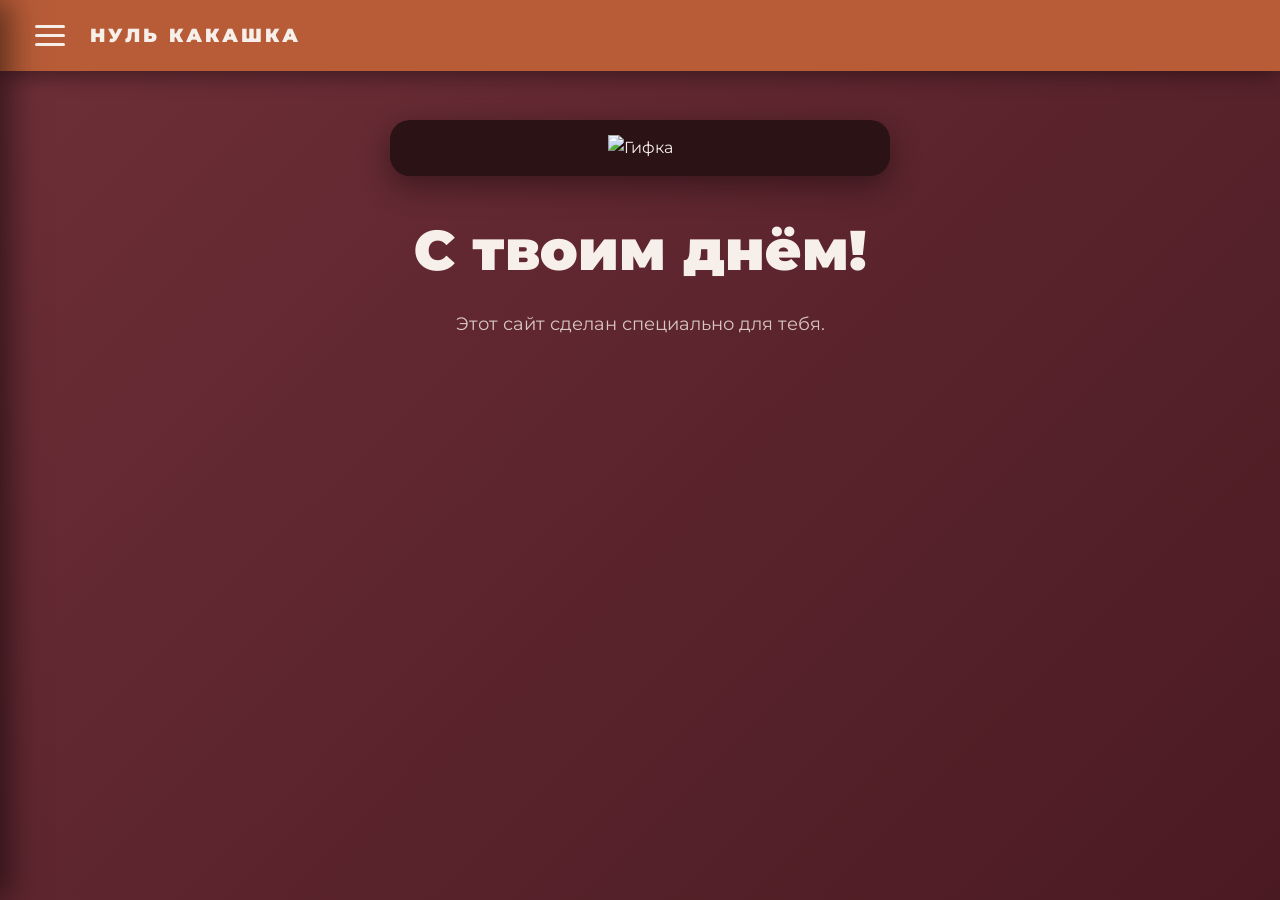
==== index.html @ e4357286 "Update index.html" ====
<!DOCTYPE html>
<html lang="ru">
<head>
    <meta charset="UTF-8">
    <meta name="viewport" content="width=device-width, initial-scale=1.0">
    <title>НУЛЬ КАКАШКА</title>
    <link href="https://fonts.googleapis.com/css2?family=Montserrat:wght@400;600;700;900&display=swap" rel="stylesheet">
    <link rel="stylesheet" href="style.css">
</head>
<body>
    <header class="top-bar">
        <button class="burger" id="burgerBtn"><span></span><span></span><span></span></button>
        <h1 class="site-title">НУЛЬ КАКАШКА</h1>
    </header>

    <nav class="side-menu" id="sideMenu">
        <div class="menu-header"><h2>Меню</h2><button class="close-btn" id="closeBtn">&times;</button></div>
        <ul class="menu-list">
            <li><a href="kordelia.html">Корделия</a></li>
            <li><a href="sanya.html">Саня и Лори</a></li>
            <li><a href="ginger.html">Ginger</a></li>
            <li><a href="disha.html">Диша</a></li>
            <li><a href="vitelka.html">Вителька</a></li>
            <li><a href="probel.html">Пробел</a></li>
            <li><a href="me.html">Лично от меня</a></li>
        </ul>
    </nav>
    <div class="overlay" id="overlay"></div>

    <main class="content">
        <section class="hero">
            <div class="gif-container">
                <img src="images/gif.PNG" alt="Гифка" class="welcome-gif">
            </div>
            <h2 class="hero-title">С твоим днём!</h2>
            <p class="hero-subtitle">Этот сайт сделан специально для тебя.</p>
        </section>
    </main>
    <script src="script.js"></script>
</body>
</html>
---- style.css ----
/* Цвета */
:root {
    /* Теплый вишневый градиент для фона */
    --bg-gradient: linear-gradient(135deg, #6e2f38, #4a1a22); 
    
    /* Твой новый оранжевый для меню и шапки */
    --menu: #B85C38;     
    --menu-hover: #9c4a2b; 
    
    /* Акценты и текст */
    --accent: #f7efe9;   /* Кремовый */
    --yellow: #ffd700;   /* Желтый для лампочек */
    --text: #f7efe9;     /* Основной текст */
    --dark: #2a1215;     /* Темный для корпуса, карточек и кнопок в меню */
}

* {
    margin: 0;
    padding: 0;
    box-sizing: border-box;
}

body {
    font-family: 'Montserrat', sans-serif; 
    background: var(--bg-gradient);
    background-attachment: fixed;
    color: var(--text);
    min-height: 100vh;
    overflow-x: hidden;
    line-height: 1.6;
}

/* Канвас для салюта */
#fireworksCanvas {
    position: fixed;
    top: 0;
    left: 0;
    width: 100%;
    height: 100%;
    pointer-events: none; 
    z-index: 99; 
}

/* Шапка */
.top-bar {
    position: fixed;
    top: 0;
    left: 0;
    width: 100%;
    display: flex;
    align-items: center;
    padding: 20px 30px;
    background-color: var(--menu);
    z-index: 100;
    box-shadow: 0 4px 20px rgba(0,0,0,0.4);
}

.burger {
    background: none;
    border: none;
    cursor: pointer;
    display: flex;
    flex-direction: column;
    gap: 6px;
    padding: 5px;
    margin-right: 20px;
}

.burger span {
    display: block;
    width: 30px;
    height: 3px;
    background-color: var(--text);
    border-radius: 2px;
    transition: 0.3s;
}

.burger:hover span {
    background-color: var(--dark);
}

.site-title {
    font-size: 1.2rem;
    font-weight: 900;
    letter-spacing: 3px;
    text-transform: uppercase;
    /* БЫЛО: color: var(--dark); */
    color: var(--text); /* СТАЛО: кремовый, как полоски */
}

/* Боковое меню */
.side-menu {
    position: fixed;
    top: 0;
    left: -320px;
    width: 320px;
    height: 100%;
    background-color: var(--menu); 
    color: var(--text); 
    z-index: 200;
    transition: left 0.4s cubic-bezier(0.4, 0, 0.2, 1);
    padding: 30px;
    box-shadow: 10px 0 30px rgba(0,0,0,0.5);
}

.side-menu.open {
    left: 0;
}

.menu-header {
    display: flex;
    justify-content: space-between;
    align-items: center;
    margin-bottom: 40px;
    border-bottom: 1px solid rgba(42, 18, 21, 0.3); 
    padding-bottom: 15px;
}

.menu-header h2 {
    font-size: 1.2rem;
    font-weight: 900;
    text-transform: uppercase;
    color: var(--text); /* Сделали кремовым вместо темного */
}

.close-btn {
    background: none;
    border: none;
    color: var(--text); /* Кремовый крестик */
    font-size: 2rem;
    cursor: pointer;
}
.close-btn:hover {
    color: var(--yellow); /* Желтый при наведении */
}

.menu-list {
    list-style: none;
}

.menu-list li {
    margin-bottom: 15px;
}

/* ТУТ САМОЕ ВАЖНОЕ: Кнопки в меню теперь темные */
.menu-list a {
    color: var(--text); /* Кремовый текст */
    text-decoration: none;
    font-size: 1.1rem;
    font-weight: 700;
    transition: 0.3s;
    display: block;
    padding: 12px 20px;
    border-radius: 12px;
    background-color: #4a1a22; /* Темно-вишневый (в тон фона сайта) */
    box-shadow: 0 4px 10px rgba(0,0,0,0.2);
}

.menu-list a:hover {
    background-color: #2a1215; /* Еще темнее при наведении */
    color: var(--yellow); /* Текст становится желтым */
    padding-left: 25px; 
}

.overlay {
    position: fixed;
    top: 0;
    left: 0;
    width: 100%;
    height: 100%;
    background: rgba(0, 0, 0, 0.7);
    z-index: 150;
    opacity: 0;
    pointer-events: none;
    transition: 0.3s;
}

.overlay.active {
    opacity: 1;
    pointer-events: all;
}

/* Контент */
.content {
    padding: 120px 20px 60px;
    max-width: 900px;
    margin: 0 auto;
}

/* Главный блок */
.hero {
    text-align: center;
    margin-bottom: 60px;
}

.gif-container {
    width: 100%;
    max-width: 500px;
    margin: 0 auto 30px;
    background-color: var(--dark);
    border-radius: 20px;
    padding: 15px;
    box-shadow: 0 10px 30px rgba(0,0,0,0.4);
}

.gif-placeholder {
    height: 250px;
    display: flex;
    align-items: center;
    justify-content: center;
    border: 2px dashed rgba(247, 239, 233, 0.2);
    border-radius: 10px;
    color: rgba(247, 239, 233, 0.5);
}

.hero-title {
    font-size: 3.5rem;
    color: var(--text);
    margin-bottom: 15px;
    font-weight: 900;
}

.hero-subtitle {
    font-size: 1.1rem;
    color: var(--text);
    opacity: 0.8;
}

/* Заголовки страниц друзей */
.page-header { text-align: center; margin-bottom: 50px; }
.page-header h2 { font-size: 2.5rem; color: var(--text); margin-bottom: 15px; font-weight: 900; }
.page-header p { font-size: 1.1rem; color: var(--text); opacity: 0.8; }

/* Карточки с фото */
.art-gallery { display: flex; flex-wrap: wrap; justify-content: center; gap: 30px; }
.art-frame {
    background-color: var(--dark);
    border-radius: 20px;
    padding: 15px;
    width: 100%;
    max-width: 400px;
    box-shadow: 0 10px 30px rgba(0, 0, 0, 0.4);
    border: 1px solid rgba(184, 92, 56, 0.3); 
}
.art-frame img { width: 100%; height: auto; border-radius: 12px; display: block; }

/* Кнопка "Назад" */
.back-link { text-align: center; margin-top: 60px; }
.back-link a {
    color: var(--text);
    background-color: var(--menu);
    text-decoration: none;
    font-size: 1rem;
    font-weight: 700;
    text-transform: uppercase;
    padding: 15px 30px;
    border-radius: 30px;
    transition: 0.3s;
    display: inline-block;
}
.back-link a:hover { background-color: var(--menu-hover); }

/* =========================================
   ИГРОВОЙ АВТОМАТ С ЛАМПОЧКАМИ
   ========================================= */
.machine-wrapper {
    display: flex;
    justify-content: center;
    margin-top: 40px;
    position: relative;
}

.slot-machine {
    background: linear-gradient(145deg, #2b1a33, #140a12); 
    border: 4px solid var(--menu);
    border-radius: 40px;
    padding: 25px; 
    width: 100%;
    max-width: 520px;
    box-shadow: 0 25px 50px rgba(0, 0, 0, 0.8), 0 0 40px rgba(184, 92, 56, 0.2);
    position: relative;
}

/* Лампочки */
.bulb {
    position: absolute;
    width: 20px;
    height: 20px;
    background-color: #333;
    border-radius: 50%;
    border: 2px solid #111;
    box-shadow: inset 0 2px 5px rgba(0,0,0,0.8);
    transition: background-color 0.1s, box-shadow 0.1s;
}

.bulb-1 { top: -10px; left: 10%; }
.bulb-2 { top: -10px; left: 30%; }
.bulb-3 { top: -10px; left: 50%; transform: translateX(-50%); }
.bulb-4 { top: -10px; left: 70%; }
.bulb-5 { top: -10px; right: 10%; }
.bulb-6 { bottom: -10px; left: 20%; }
.bulb-7 { bottom: -10px; left: 50%; transform: translateX(-50%); }
.bulb-8 { bottom: -10px; right: 20%; }

.bulb.active {
    background-color: var(--yellow);
    box-shadow: 0 0 20px var(--yellow), 0 0 40px var(--yellow);
    animation: flash 0.2s infinite alternate;
}

@keyframes flash {
    0% { opacity: 0.5; transform: scale(0.9); }
    100% { opacity: 1; transform: scale(1.2); }
}

.machine-body {
    background-color: var(--dark);
    border-radius: 20px;
    padding: 20px;
    border: 2px solid rgba(184, 92, 56, 0.3);
    box-shadow: inset 0 10px 20px rgba(0,0,0,0.8);
}

.machine-title {
    text-align: center;
    color: var(--text);
    font-size: 1.6rem;
    font-weight: 900;
    letter-spacing: 3px;
    margin-bottom: 15px;
}

.screen {
    background-color: #0d0712;
    border: 3px solid var(--menu);
    border-radius: 15px;
    padding: 20px;
    box-shadow: inset 0 0 40px rgba(0,0,0,1);
    margin-bottom: 20px;
}

.slots-container {
    display: flex;
    justify-content: center;
    gap: 10px;
}

.slot {
    width: 90px;
    height: 110px;
    background: linear-gradient(180deg, var(--text), #d1c7c0);
    border-radius: 10px;
    display: flex;
    align-items: center;
    justify-content: center;
    font-size: 3.5rem;
    border: 2px solid var(--menu);
}

.slot.spinning { animation: shake 0.15s infinite; }
@keyframes shake {
    0% { transform: translateY(0); }
    50% { transform: translateY(-8px); }
    100% { transform: translateY(0); }
}

.slot-message {
    font-size: 1.1rem;
    color: var(--text);
    font-weight: 700;
    min-height: 30px;
    text-align: center;
    margin-bottom: 10px;
}

.casino-btn {
    display: block;
    width: 130px;
    height: 130px;
    margin: -30px auto 0;
    background: radial-gradient(circle at 30% 30%, #d97c54, var(--menu), #7a3518);
    color: var(--text);
    border: 4px solid #3d1a0a;
    border-radius: 50%;
    font-size: 1.6rem;
    font-weight: 900;
    cursor: pointer;
    transition: all 0.1s;
    text-transform: uppercase;
    font-family: inherit;
    box-shadow: 0 15px 30px rgba(0,0,0,0.9), inset 0 -5px 15px rgba(0,0,0,0.5);
    position: relative;
    z-index: 10;
}

.casino-btn:active:not(:disabled) {
    transform: scale(0.95) translateY(8px);
    box-shadow: 0 5px 10px rgba(0,0,0,0.9), inset 0 -2px 5px rgba(0,0,0,0.5);
}

@media (max-width: 600px) {
    .hero-title { font-size: 2.5rem; }
    .slot { width: 70px; height: 90px; font-size: 2.5rem; }
    .casino-btn { width: 110px; height: 110px; font-size: 1.3rem; }
}
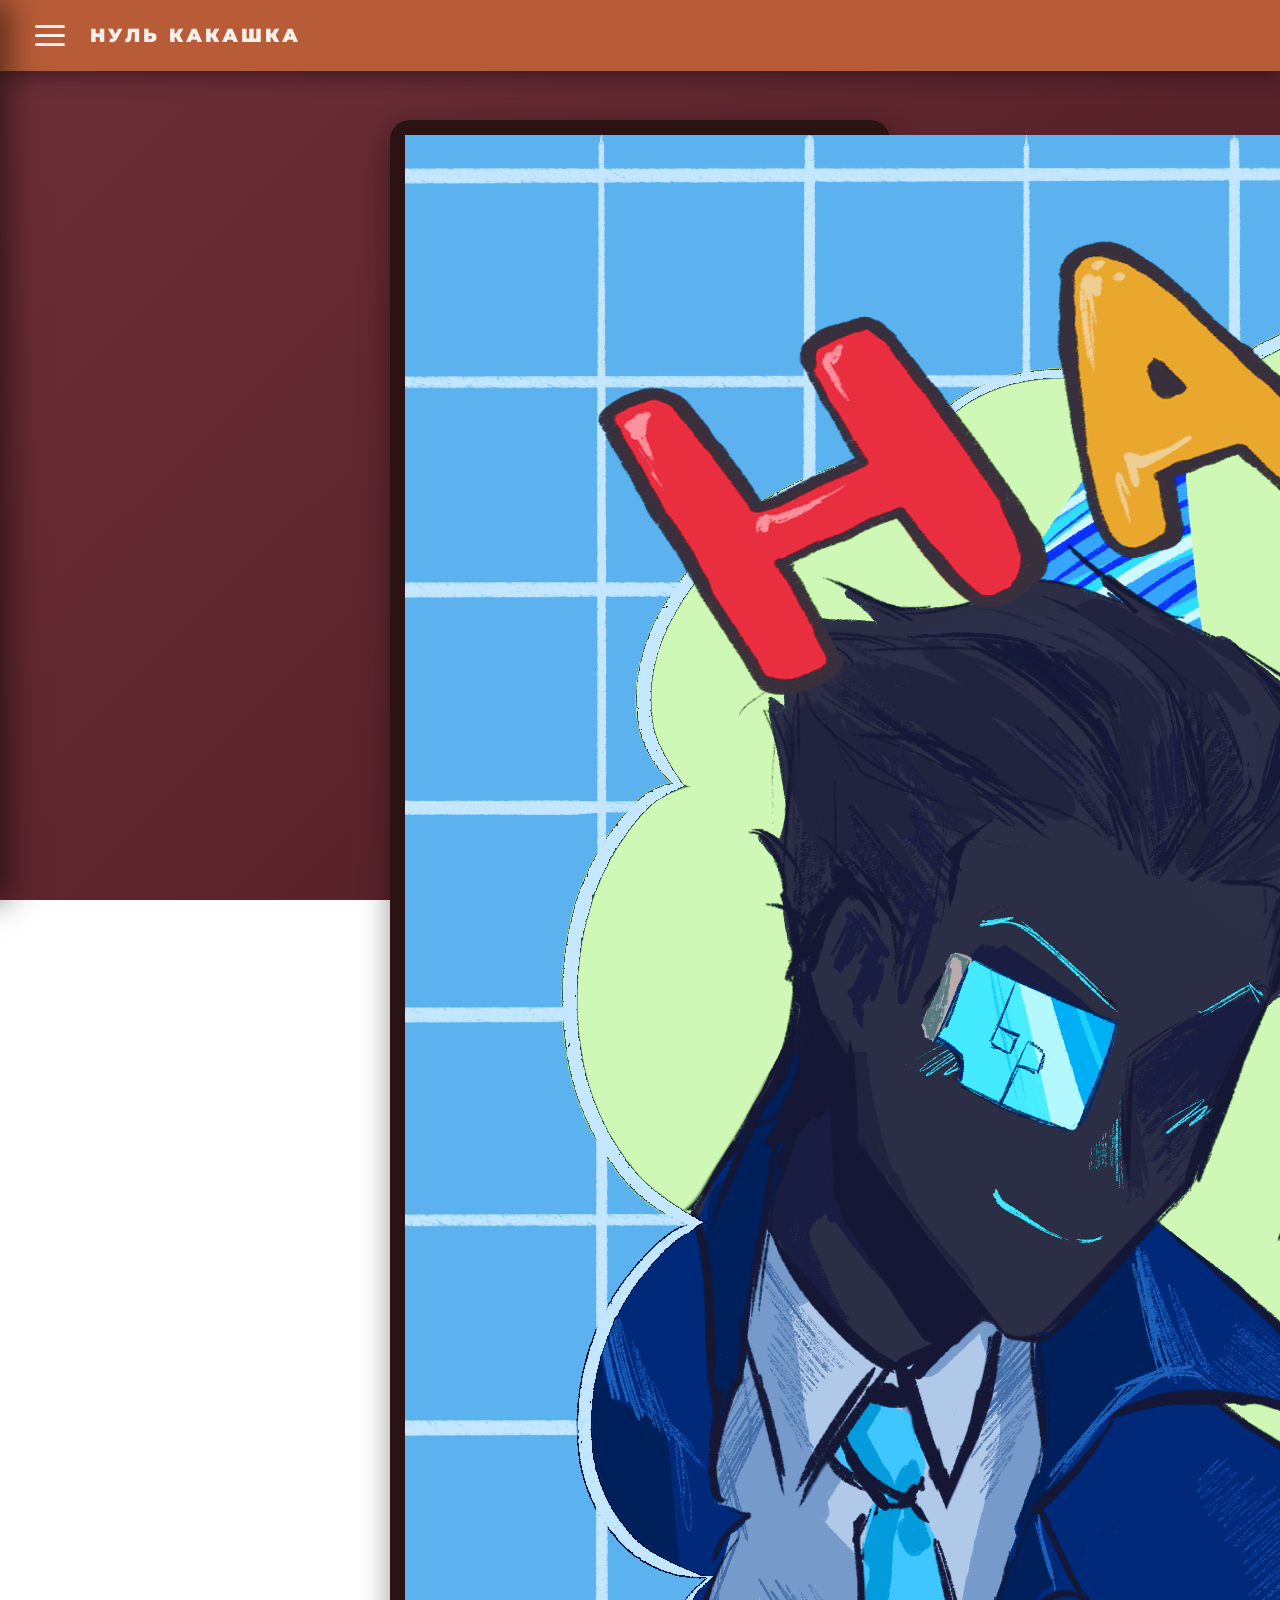
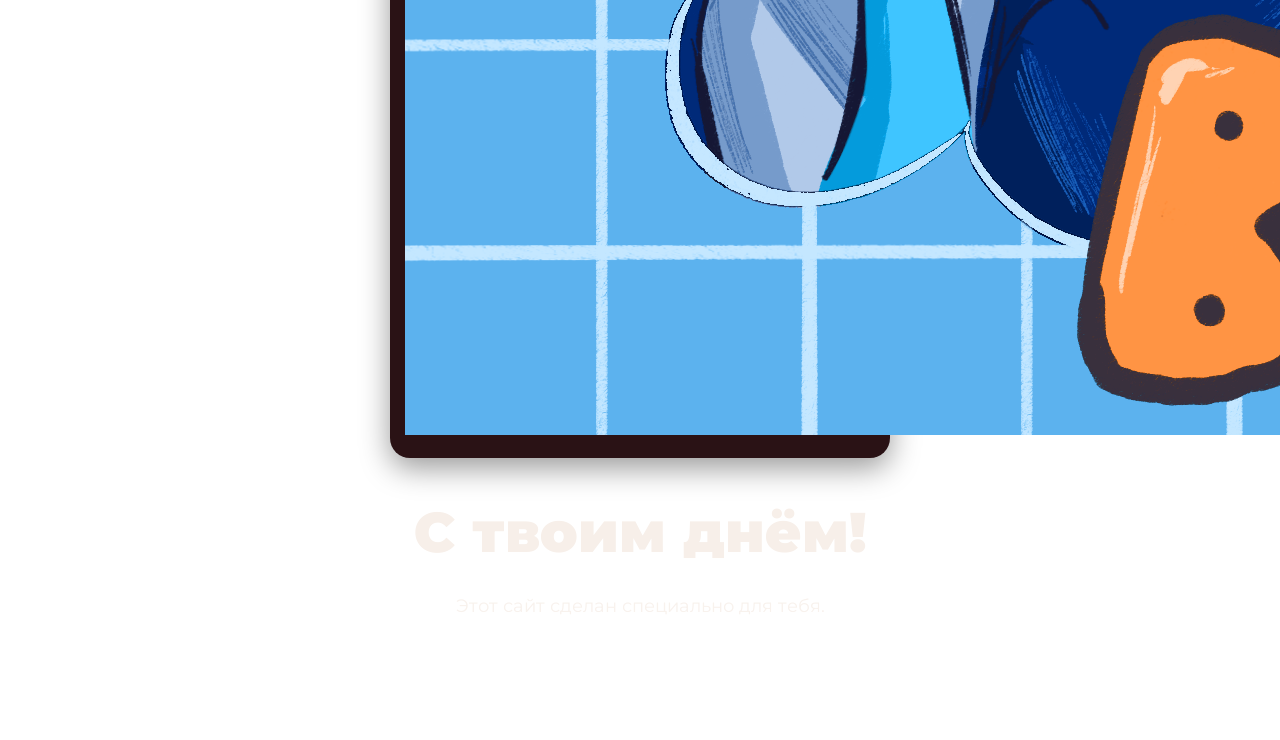
==== commit 0dbe8db1: "Update index.html" ====
--- a/index.html
+++ b/index.html
@@ -30,7 +30,8 @@
     <main class="content">
         <section class="hero">
             <div class="gif-container">
-                <img src="images/gif.PNG" alt="Гифка" class="welcome-gif">
+                <!-- Твоя гифка -->
+                <img src="images/gif.png" alt="Гифка" class="welcome-gif">
             </div>
             <h2 class="hero-title">С твоим днём!</h2>
             <p class="hero-subtitle">Этот сайт сделан специально для тебя.</p>
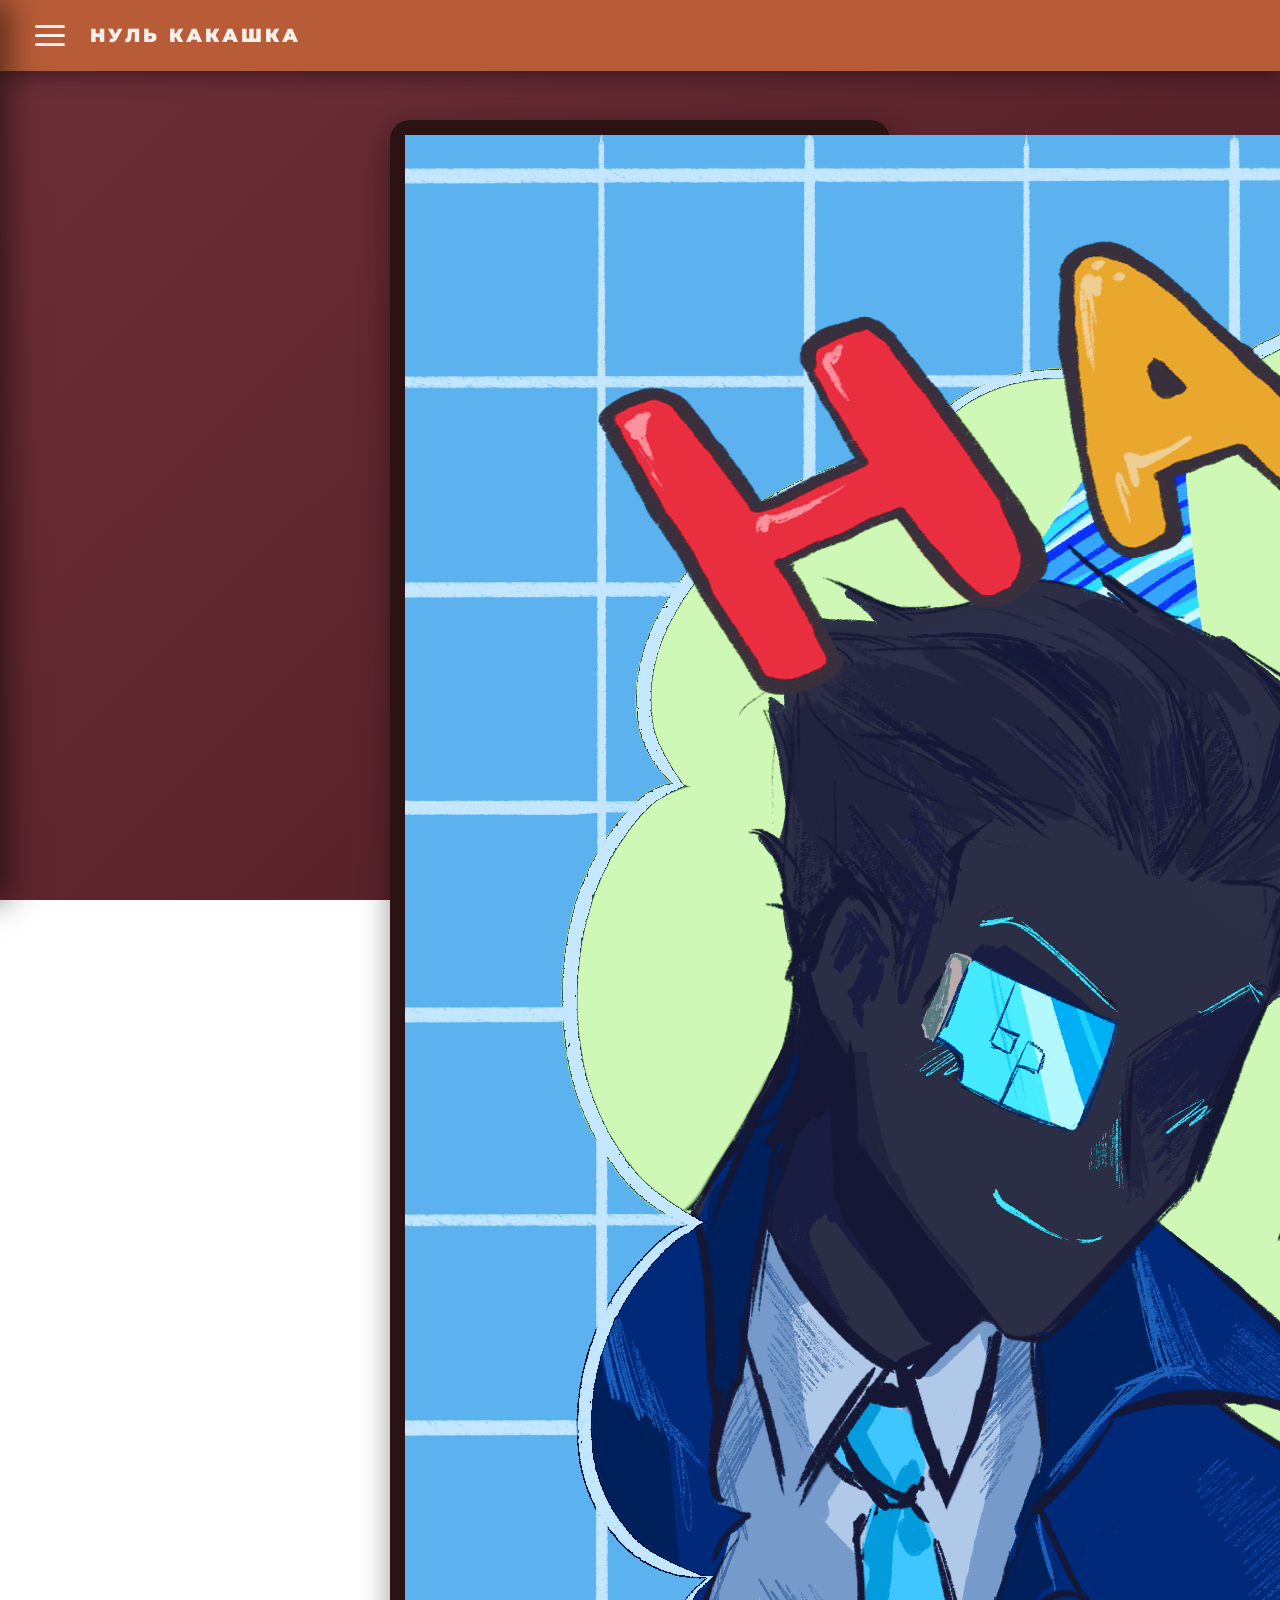
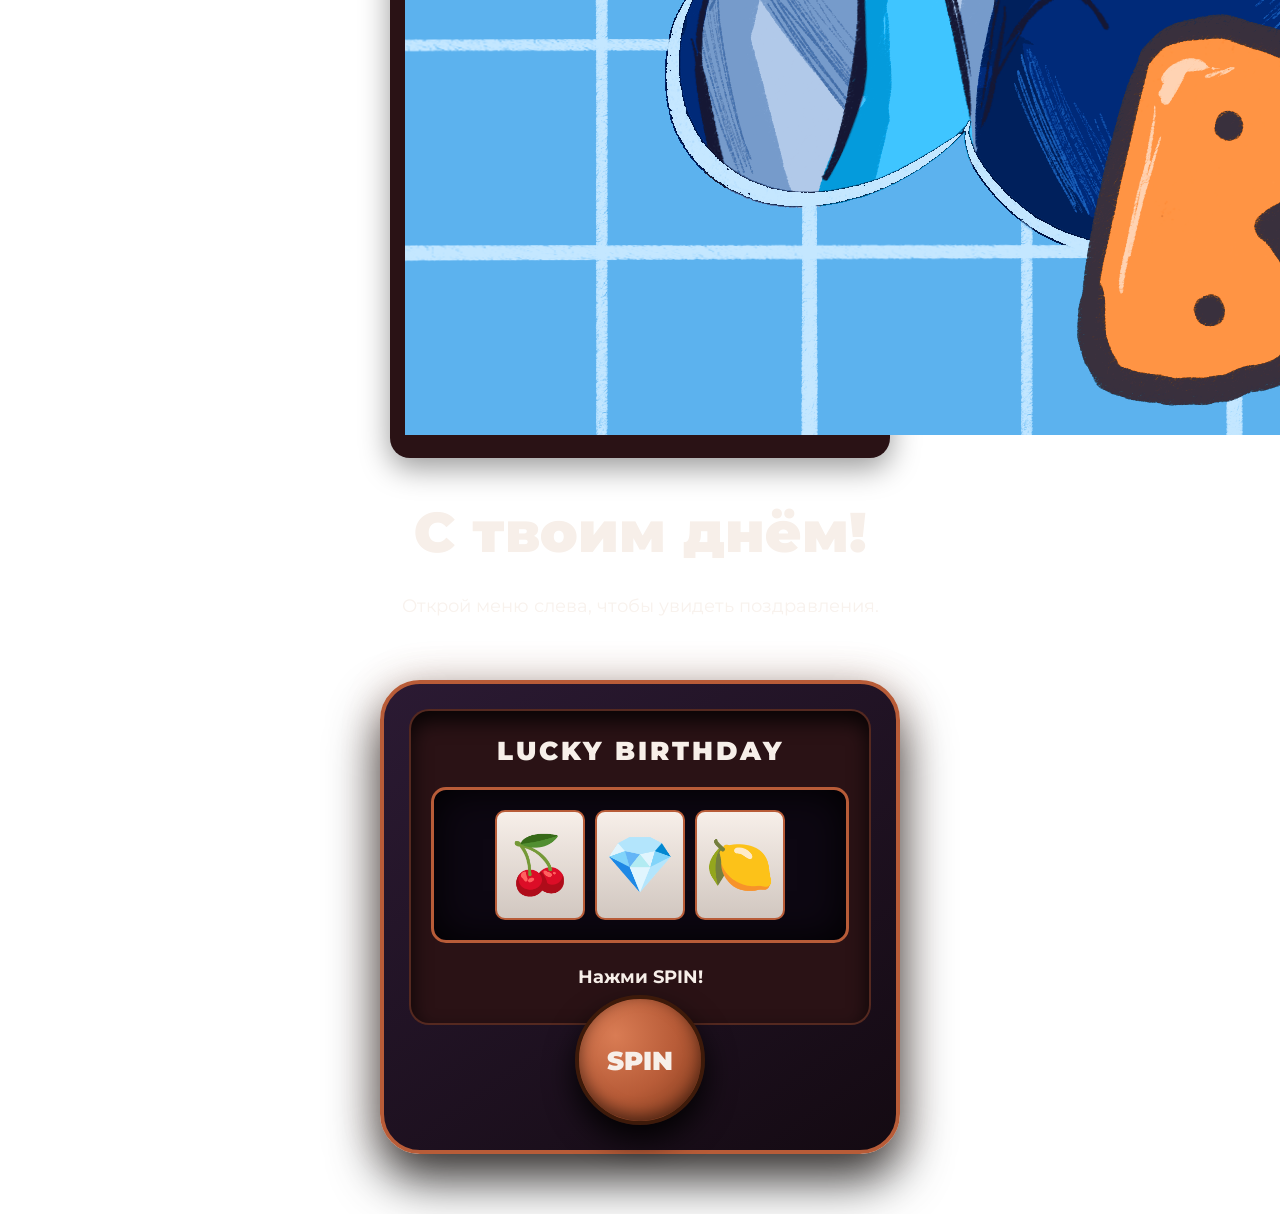
==== commit c41ced00: "Update index.html" ====
--- a/index.html
+++ b/index.html
@@ -30,13 +30,32 @@
     <main class="content">
         <section class="hero">
             <div class="gif-container">
-                <!-- Твоя гифка -->
+                <!-- Гифка -->
                 <img src="images/gif.png" alt="Гифка" class="welcome-gif">
             </div>
             <h2 class="hero-title">С твоим днём!</h2>
-            <p class="hero-subtitle">Этот сайт сделан специально для тебя.</p>
+            <p class="hero-subtitle">Открой меню слева, чтобы увидеть поздравления.</p>
         </section>
+
+        <!-- КАЗИК (СЛОТ-МАШИНА) -->
+        <div class="machine-wrapper">
+            <div class="slot-machine">
+                <div class="machine-body">
+                    <h3 class="machine-title">LUCKY BIRTHDAY</h3>
+                    <div class="screen">
+                        <div class="slots-container">
+                            <div class="slot" id="slot1">🍒</div>
+                            <div class="slot" id="slot2">💎</div>
+                            <div class="slot" id="slot3">🍋</div>
+                        </div>
+                    </div>
+                    <div class="slot-message" id="slot-message">Нажми SPIN!</div>
+                </div>
+                <button id="spin-btn" class="casino-btn">SPIN</button>
+            </div>
+        </div>
     </main>
+
     <script src="script.js"></script>
 </body>
 </html>
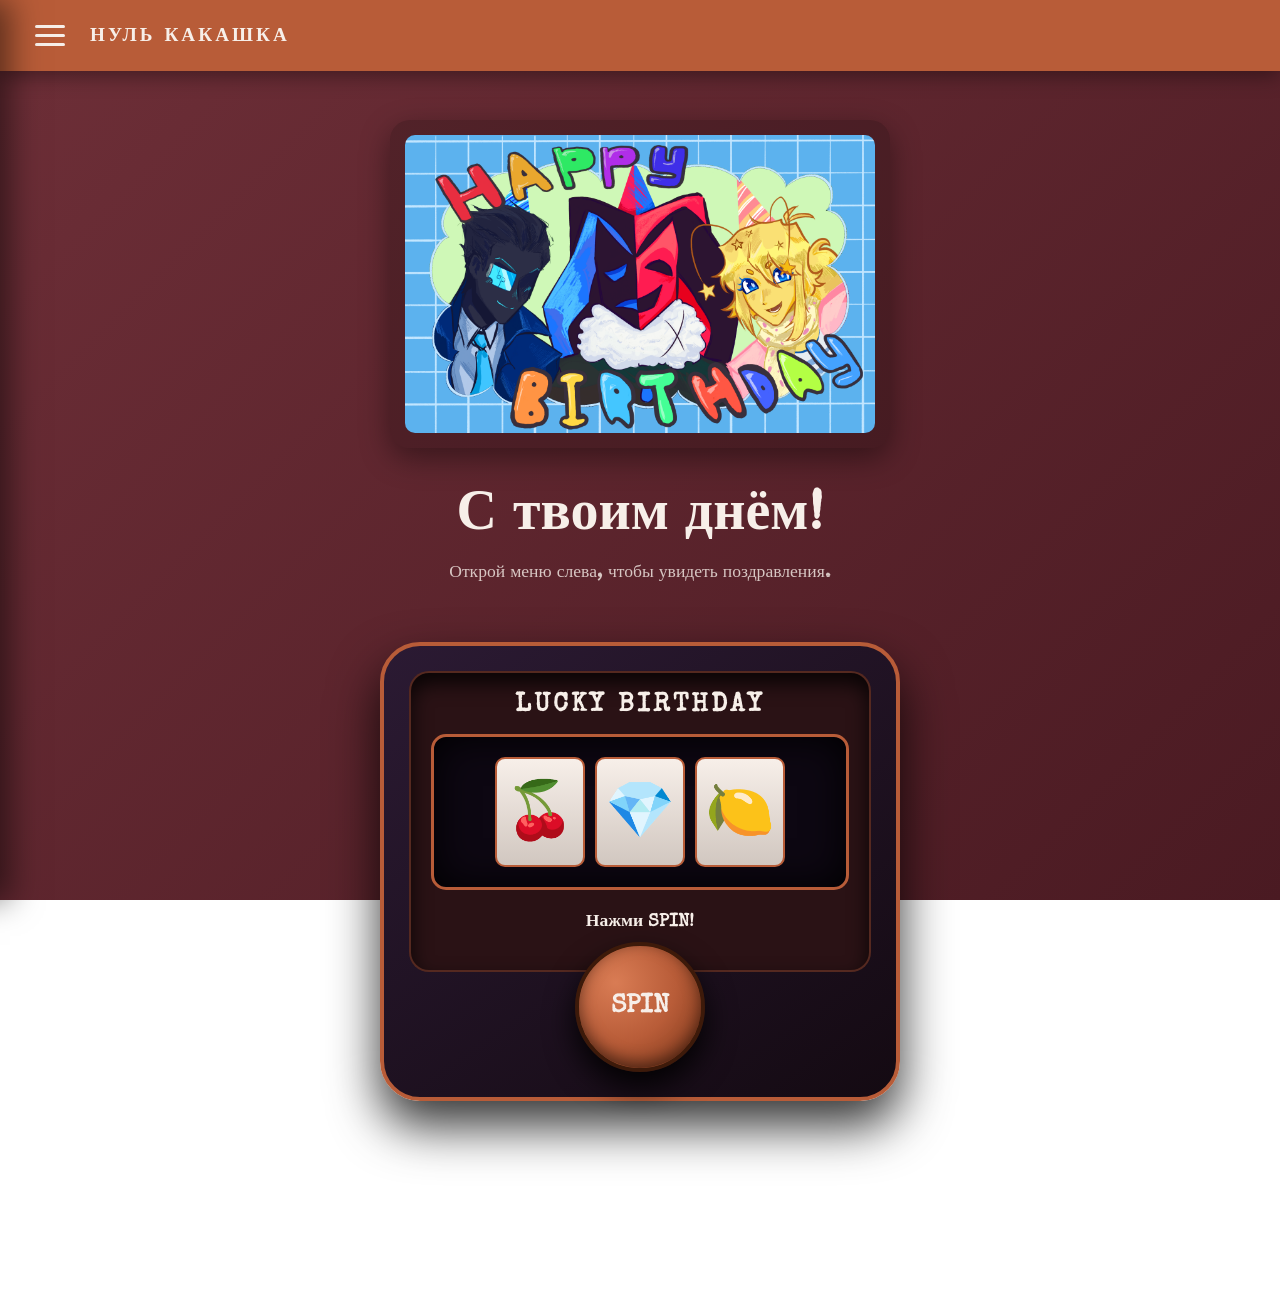
==== commit 89e275e2: "Update index.html" ====
--- a/index.html
+++ b/index.html
@@ -37,9 +37,20 @@
             <p class="hero-subtitle">Открой меню слева, чтобы увидеть поздравления.</p>
         </section>
 
-        <!-- КАЗИК (СЛОТ-МАШИНА) -->
+                <!-- КАЗИК (СЛОТ-МАШИНА) -->
         <div class="machine-wrapper">
             <div class="slot-machine">
+                
+                <!-- ВОТ НАШИ ЛАМПОЧКИ -->
+                <div class="bulb bulb-1"></div>
+                <div class="bulb bulb-2"></div>
+                <div class="bulb bulb-3"></div>
+                <div class="bulb bulb-4"></div>
+                <div class="bulb bulb-5"></div>
+                <div class="bulb bulb-6"></div>
+                <div class="bulb bulb-7"></div>
+                <div class="bulb bulb-8"></div>
+
                 <div class="machine-body">
                     <h3 class="machine-title">LUCKY BIRTHDAY</h3>
                     <div class="screen">
@@ -54,6 +65,9 @@
                 <button id="spin-btn" class="casino-btn">SPIN</button>
             </div>
         </div>
+
+        <!-- КАНВАС ДЛЯ САЛЮТА (добавляем в самый конец main) -->
+        <canvas id="fireworksCanvas"></canvas>
     </main>
 
     <script src="script.js"></script>
--- a/style.css
+++ b/style.css
@@ -1,402 +1,96 @@
-/* Цвета */
+@import url('https://fonts.googleapis.com/css2?family=Caveat:wght@400;700&family=Special+Elite&display=swap');
+
 :root {
-    /* Теплый вишневый градиент для фона */
+    /* Твой вишневый градиент */
     --bg-gradient: linear-gradient(135deg, #6e2f38, #4a1a22); 
     
-    /* Твой новый оранжевый для меню и шапки */
+    /* Оранжевое меню */
     --menu: #B85C38;     
     --menu-hover: #9c4a2b; 
     
-    /* Акценты и текст */
-    --accent: #f7efe9;   /* Кремовый */
-    --yellow: #ffd700;   /* Желтый для лампочек */
-    --text: #f7efe9;     /* Основной текст */
-    --dark: #2a1215;     /* Темный для корпуса, карточек и кнопок в меню */
+    /* Кремовый текст */
+    --text: #f7efe9;     
+    --yellow: #ffd700;
+    --dark: #2a1215;     
 }
 
-* {
-    margin: 0;
-    padding: 0;
-    box-sizing: border-box;
+/* Скрываем скроллбар */
+::-webkit-scrollbar { display: none; }
+body { -ms-overflow-style: none; scrollbar-width: none; }
+
+* { margin: 0; padding: 0; box-sizing: border-box; user-select: none; }
+
+body { 
+    font-family: 'Special Elite', cursive, serif; 
+    /* ВОТ ЗДЕСЬ ГРАДИЕНТ НА ВЕСЬ ФОН */
+    background: var(--bg-gradient); 
+    background-attachment: fixed; /* Чтобы градиент не обрезался при скролле */
+    color: var(--text); 
+    min-height: 100vh; 
+    overflow-x: hidden;
 }
 
-body {
-    font-family: 'Montserrat', sans-serif; 
-    background: var(--bg-gradient);
-    background-attachment: fixed;
-    color: var(--text);
-    min-height: 100vh;
-    overflow-x: hidden;
-    line-height: 1.6;
+/* ШАПКА И МЕНЮ */
+.top-bar { position: fixed; top: 0; left: 0; width: 100%; display: flex; align-items: center; padding: 20px 30px; background-color: var(--menu); z-index: 100; box-shadow: 0 4px 20px rgba(0,0,0,0.4); }
+.burger { background: none; border: none; cursor: pointer; display: flex; flex-direction: column; gap: 6px; padding: 5px; margin-right: 20px; }
+.burger span { display: block; width: 30px; height: 3px; background-color: var(--text); border-radius: 2px; transition: 0.3s; }
+.site-title { font-size: 1.2rem; font-weight: 900; letter-spacing: 3px; text-transform: uppercase; color: var(--text); }
+
+.side-menu { position: fixed; top: 0; left: -320px; width: 320px; height: 100%; background-color: var(--menu); color: var(--dark); z-index: 200; transition: left 0.4s cubic-bezier(0.4, 0, 0.2, 1); padding: 30px; box-shadow: 10px 0 30px rgba(0,0,0,0.5); }
+.side-menu.open { left: 0; }
+.menu-header { display: flex; justify-content: space-between; align-items: center; margin-bottom: 40px; border-bottom: 1px solid rgba(42, 18, 21, 0.2); padding-bottom: 15px; }
+.menu-header h2 { font-size: 1.2rem; font-weight: 900; text-transform: uppercase; color: var(--text); }
+.close-btn { background: none; border: none; color: var(--text); font-size: 2rem; cursor: pointer; }
+.menu-list { list-style: none; }
+.menu-list li { margin-bottom: 12px; }
+.menu-list a { color: var(--text); text-decoration: none; font-size: 1.1rem; font-weight: 700; transition: 0.3s; display: block; padding: 12px 20px; border-radius: 12px; background-color: #4a1a22; box-shadow: 0 4px 10px rgba(0,0,0,0.2); }
+.menu-list a:hover { background-color: #2a1215; color: var(--yellow); padding-left: 25px; }
+.overlay { position: fixed; top: 0; left: 0; width: 100%; height: 100%; background: rgba(0, 0, 0, 0.7); z-index: 150; opacity: 0; pointer-events: none; transition: 0.3s; }
+.overlay.active { opacity: 1; pointer-events: all; }
+
+/* КОНТЕНТ */
+.content { 
+    padding: 120px 20px 60px; 
+    max-width: 900px; 
+    margin: 0 auto; 
+    min-height: 100vh; /* Починили скролл */
 }
 
-/* Канвас для салюта */
-#fireworksCanvas {
-    position: fixed;
-    top: 0;
-    left: 0;
-    width: 100%;
-    height: 100%;
-    pointer-events: none; 
-    z-index: 99; 
-}
+.hero { text-align: center; margin-bottom: 60px; }
+.gif-container { width: 100%; max-width: 500px; margin: 0 auto 30px; background-color: rgba(0,0,0,0.2); border-radius: 20px; padding: 15px; box-shadow: 0 10px 30px rgba(0,0,0,0.4); display: flex; justify-content: center;}
+.welcome-gif { width: 100%; max-height: 400px; object-fit: contain; border-radius: 10px; }
+.hero-title { font-size: 3.5rem; color: var(--text); margin-bottom: 15px; font-weight: 900; }
+.hero-subtitle { font-size: 1.1rem; color: var(--text); opacity: 0.8; }
 
-/* Шапка */
-.top-bar {
-    position: fixed;
-    top: 0;
-    left: 0;
-    width: 100%;
-    display: flex;
-    align-items: center;
-    padding: 20px 30px;
-    background-color: var(--menu);
-    z-index: 100;
-    box-shadow: 0 4px 20px rgba(0,0,0,0.4);
-}
-
-.burger {
-    background: none;
-    border: none;
-    cursor: pointer;
-    display: flex;
-    flex-direction: column;
-    gap: 6px;
-    padding: 5px;
-    margin-right: 20px;
-}
-
-.burger span {
-    display: block;
-    width: 30px;
-    height: 3px;
-    background-color: var(--text);
-    border-radius: 2px;
-    transition: 0.3s;
-}
-
-.burger:hover span {
-    background-color: var(--dark);
-}
-
-.site-title {
-    font-size: 1.2rem;
-    font-weight: 900;
-    letter-spacing: 3px;
-    text-transform: uppercase;
-    /* БЫЛО: color: var(--dark); */
-    color: var(--text); /* СТАЛО: кремовый, как полоски */
-}
-
-/* Боковое меню */
-.side-menu {
-    position: fixed;
-    top: 0;
-    left: -320px;
-    width: 320px;
-    height: 100%;
-    background-color: var(--menu); 
-    color: var(--text); 
-    z-index: 200;
-    transition: left 0.4s cubic-bezier(0.4, 0, 0.2, 1);
-    padding: 30px;
-    box-shadow: 10px 0 30px rgba(0,0,0,0.5);
-}
-
-.side-menu.open {
-    left: 0;
-}
-
-.menu-header {
-    display: flex;
-    justify-content: space-between;
-    align-items: center;
-    margin-bottom: 40px;
-    border-bottom: 1px solid rgba(42, 18, 21, 0.3); 
-    padding-bottom: 15px;
-}
-
-.menu-header h2 {
-    font-size: 1.2rem;
-    font-weight: 900;
-    text-transform: uppercase;
-    color: var(--text); /* Сделали кремовым вместо темного */
-}
-
-.close-btn {
-    background: none;
-    border: none;
-    color: var(--text); /* Кремовый крестик */
-    font-size: 2rem;
-    cursor: pointer;
-}
-.close-btn:hover {
-    color: var(--yellow); /* Желтый при наведении */
-}
-
-.menu-list {
-    list-style: none;
-}
-
-.menu-list li {
-    margin-bottom: 15px;
-}
-
-/* ТУТ САМОЕ ВАЖНОЕ: Кнопки в меню теперь темные */
-.menu-list a {
-    color: var(--text); /* Кремовый текст */
-    text-decoration: none;
-    font-size: 1.1rem;
-    font-weight: 700;
-    transition: 0.3s;
-    display: block;
-    padding: 12px 20px;
-    border-radius: 12px;
-    background-color: #4a1a22; /* Темно-вишневый (в тон фона сайта) */
-    box-shadow: 0 4px 10px rgba(0,0,0,0.2);
-}
-
-.menu-list a:hover {
-    background-color: #2a1215; /* Еще темнее при наведении */
-    color: var(--yellow); /* Текст становится желтым */
-    padding-left: 25px; 
-}
-
-.overlay {
-    position: fixed;
-    top: 0;
-    left: 0;
-    width: 100%;
-    height: 100%;
-    background: rgba(0, 0, 0, 0.7);
-    z-index: 150;
-    opacity: 0;
-    pointer-events: none;
-    transition: 0.3s;
-}
-
-.overlay.active {
-    opacity: 1;
-    pointer-events: all;
-}
-
-/* Контент */
-.content {
-    padding: 120px 20px 60px;
-    max-width: 900px;
-    margin: 0 auto;
-}
-
-/* Главный блок */
-.hero {
-    text-align: center;
-    margin-bottom: 60px;
-}
-
-.gif-container {
-    width: 100%;
-    max-width: 500px;
-    margin: 0 auto 30px;
-    background-color: var(--dark);
-    border-radius: 20px;
-    padding: 15px;
-    box-shadow: 0 10px 30px rgba(0,0,0,0.4);
-}
-
-.gif-placeholder {
-    height: 250px;
-    display: flex;
-    align-items: center;
-    justify-content: center;
-    border: 2px dashed rgba(247, 239, 233, 0.2);
-    border-radius: 10px;
-    color: rgba(247, 239, 233, 0.5);
-}
-
-.hero-title {
-    font-size: 3.5rem;
-    color: var(--text);
-    margin-bottom: 15px;
-    font-weight: 900;
-}
-
-.hero-subtitle {
-    font-size: 1.1rem;
-    color: var(--text);
-    opacity: 0.8;
-}
-
-/* Заголовки страниц друзей */
+/* Заголовки страниц (Кремовые, чтобы было видно) */
 .page-header { text-align: center; margin-bottom: 50px; }
 .page-header h2 { font-size: 2.5rem; color: var(--text); margin-bottom: 15px; font-weight: 900; }
+.page-header h2 span { color: var(--yellow); }
 .page-header p { font-size: 1.1rem; color: var(--text); opacity: 0.8; }
 
-/* Карточки с фото */
+/* КАРТОЧКИ С ФОТО */
 .art-gallery { display: flex; flex-wrap: wrap; justify-content: center; gap: 30px; }
-.art-frame {
-    background-color: var(--dark);
-    border-radius: 20px;
-    padding: 15px;
-    width: 100%;
-    max-width: 400px;
-    box-shadow: 0 10px 30px rgba(0, 0, 0, 0.4);
-    border: 1px solid rgba(184, 92, 56, 0.3); 
-}
-.art-frame img { width: 100%; height: auto; border-radius: 12px; display: block; }
+.art-frame { background-color: var(--dark); border-radius: 20px; padding: 15px; width: 100%; max-width: 400px; box-shadow: 0 10px 30px rgba(0, 0, 0, 0.5); border: 1px solid rgba(184, 92, 56, 0.5); }
+.art-frame img { width: 100%; height: auto; border-radius: 12px; display: block; object-fit: cover; }
 
-/* Кнопка "Назад" */
+/* Кнопка назад */
 .back-link { text-align: center; margin-top: 60px; }
-.back-link a {
-    color: var(--text);
-    background-color: var(--menu);
-    text-decoration: none;
-    font-size: 1rem;
-    font-weight: 700;
-    text-transform: uppercase;
-    padding: 15px 30px;
-    border-radius: 30px;
-    transition: 0.3s;
-    display: inline-block;
-}
+.back-link a { color: var(--text); background-color: var(--menu); text-decoration: none; font-size: 1rem; font-weight: 700; text-transform: uppercase; padding: 15px 30px; border-radius: 30px; transition: 0.3s; display: inline-block; }
 .back-link a:hover { background-color: var(--menu-hover); }
 
-/* =========================================
-   ИГРОВОЙ АВТОМАТ С ЛАМПОЧКАМИ
-   ========================================= */
-.machine-wrapper {
-    display: flex;
-    justify-content: center;
-    margin-top: 40px;
-    position: relative;
-}
-
-.slot-machine {
-    background: linear-gradient(145deg, #2b1a33, #140a12); 
-    border: 4px solid var(--menu);
-    border-radius: 40px;
-    padding: 25px; 
-    width: 100%;
-    max-width: 520px;
-    box-shadow: 0 25px 50px rgba(0, 0, 0, 0.8), 0 0 40px rgba(184, 92, 56, 0.2);
-    position: relative;
-}
-
-/* Лампочки */
-.bulb {
-    position: absolute;
-    width: 20px;
-    height: 20px;
-    background-color: #333;
-    border-radius: 50%;
-    border: 2px solid #111;
-    box-shadow: inset 0 2px 5px rgba(0,0,0,0.8);
-    transition: background-color 0.1s, box-shadow 0.1s;
-}
-
-.bulb-1 { top: -10px; left: 10%; }
-.bulb-2 { top: -10px; left: 30%; }
-.bulb-3 { top: -10px; left: 50%; transform: translateX(-50%); }
-.bulb-4 { top: -10px; left: 70%; }
-.bulb-5 { top: -10px; right: 10%; }
-.bulb-6 { bottom: -10px; left: 20%; }
-.bulb-7 { bottom: -10px; left: 50%; transform: translateX(-50%); }
-.bulb-8 { bottom: -10px; right: 20%; }
-
-.bulb.active {
-    background-color: var(--yellow);
-    box-shadow: 0 0 20px var(--yellow), 0 0 40px var(--yellow);
-    animation: flash 0.2s infinite alternate;
-}
-
-@keyframes flash {
-    0% { opacity: 0.5; transform: scale(0.9); }
-    100% { opacity: 1; transform: scale(1.2); }
-}
-
-.machine-body {
-    background-color: var(--dark);
-    border-radius: 20px;
-    padding: 20px;
-    border: 2px solid rgba(184, 92, 56, 0.3);
-    box-shadow: inset 0 10px 20px rgba(0,0,0,0.8);
-}
-
-.machine-title {
-    text-align: center;
-    color: var(--text);
-    font-size: 1.6rem;
-    font-weight: 900;
-    letter-spacing: 3px;
-    margin-bottom: 15px;
-}
-
-.screen {
-    background-color: #0d0712;
-    border: 3px solid var(--menu);
-    border-radius: 15px;
-    padding: 20px;
-    box-shadow: inset 0 0 40px rgba(0,0,0,1);
-    margin-bottom: 20px;
-}
-
-.slots-container {
-    display: flex;
-    justify-content: center;
-    gap: 10px;
-}
-
-.slot {
-    width: 90px;
-    height: 110px;
-    background: linear-gradient(180deg, var(--text), #d1c7c0);
-    border-radius: 10px;
-    display: flex;
-    align-items: center;
-    justify-content: center;
-    font-size: 3.5rem;
-    border: 2px solid var(--menu);
-}
-
+/* КАЗИК */
+.machine-wrapper { display: flex; justify-content: center; margin-top: 40px; position: relative; }
+.slot-machine { background: linear-gradient(145deg, #2b1a33, #140a12); border: 4px solid var(--menu); border-radius: 40px; padding: 25px; width: 100%; max-width: 520px; box-shadow: 0 25px 50px rgba(0, 0, 0, 0.8); position: relative; }
+.machine-body { background-color: var(--dark); border-radius: 20px; padding: 20px; border: 2px solid rgba(184, 92, 56, 0.3); box-shadow: inset 0 10px 20px rgba(0,0,0,0.8); }
+.machine-title { text-align: center; color: var(--text); font-size: 1.6rem; font-weight: 900; letter-spacing: 3px; margin-bottom: 15px; }
+.screen { background-color: #0d0712; border: 3px solid var(--menu); border-radius: 15px; padding: 20px; box-shadow: inset 0 0 40px rgba(0,0,0,1); margin-bottom: 20px; }
+.slots-container { display: flex; justify-content: center; gap: 10px; }
+.slot { width: 90px; height: 110px; background: linear-gradient(180deg, var(--text), #d1c7c0); border-radius: 10px; display: flex; align-items: center; justify-content: center; font-size: 3.5rem; border: 2px solid var(--menu); }
 .slot.spinning { animation: shake 0.15s infinite; }
-@keyframes shake {
-    0% { transform: translateY(0); }
-    50% { transform: translateY(-8px); }
-    100% { transform: translateY(0); }
-}
-
-.slot-message {
-    font-size: 1.1rem;
-    color: var(--text);
-    font-weight: 700;
-    min-height: 30px;
-    text-align: center;
-    margin-bottom: 10px;
-}
-
-.casino-btn {
-    display: block;
-    width: 130px;
-    height: 130px;
-    margin: -30px auto 0;
-    background: radial-gradient(circle at 30% 30%, #d97c54, var(--menu), #7a3518);
-    color: var(--text);
-    border: 4px solid #3d1a0a;
-    border-radius: 50%;
-    font-size: 1.6rem;
-    font-weight: 900;
-    cursor: pointer;
-    transition: all 0.1s;
-    text-transform: uppercase;
-    font-family: inherit;
-    box-shadow: 0 15px 30px rgba(0,0,0,0.9), inset 0 -5px 15px rgba(0,0,0,0.5);
-    position: relative;
-    z-index: 10;
-}
-
-.casino-btn:active:not(:disabled) {
-    transform: scale(0.95) translateY(8px);
-    box-shadow: 0 5px 10px rgba(0,0,0,0.9), inset 0 -2px 5px rgba(0,0,0,0.5);
-}
+@keyframes shake { 0% { transform: translateY(0); } 50% { transform: translateY(-8px); } 100% { transform: translateY(0); } }
+.slot-message { font-size: 1.1rem; color: var(--text); font-weight: 700; min-height: 30px; text-align: center; margin-bottom: 10px; }
+.casino-btn { display: block; width: 130px; height: 130px; margin: -30px auto 0; background: radial-gradient(circle at 30% 30%, #d97c54, var(--menu), #7a3518); color: var(--text); border: 4px solid #3d1a0a; border-radius: 50%; font-size: 1.6rem; font-weight: 900; cursor: pointer; transition: all 0.1s; text-transform: uppercase; font-family: inherit; box-shadow: 0 15px 30px rgba(0,0,0,0.9), inset 0 -5px 15px rgba(0,0,0,0.5); position: relative; z-index: 10; }
+.casino-btn:active:not(:disabled) { transform: scale(0.95) translateY(8px); }
 
 @media (max-width: 600px) {
     .hero-title { font-size: 2.5rem; }
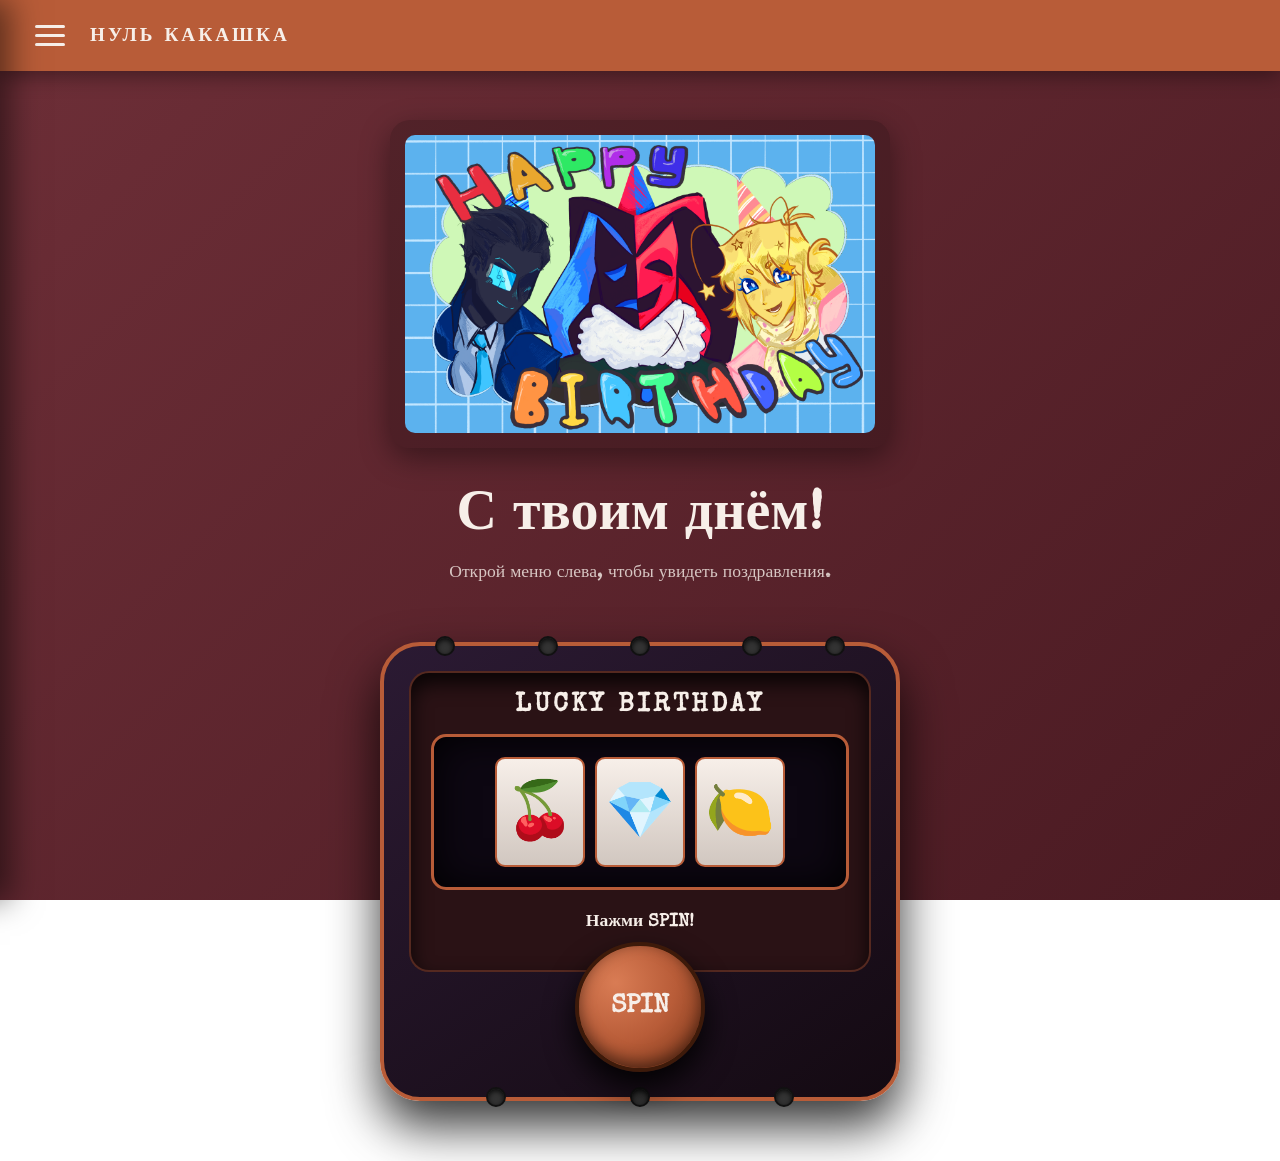
==== commit ed81ed25: "Update index.html" ====
--- a/index.html
+++ b/index.html
@@ -22,7 +22,7 @@
             <li><a href="disha.html">Диша</a></li>
             <li><a href="vitelka.html">Вителька</a></li>
             <li><a href="probel.html">Пробел</a></li>
-            <li><a href="me.html">Лично от меня</a></li>
+            <li><a href="me.html">От разработчика</a></li>
         </ul>
     </nav>
     <div class="overlay" id="overlay"></div>
--- a/style.css
+++ b/style.css
@@ -97,3 +97,50 @@
     .slot { width: 70px; height: 90px; font-size: 2.5rem; }
     .casino-btn { width: 110px; height: 110px; font-size: 1.3rem; }
 }
+
+/* =========================================
+   ЛАМПОЧКИ НА АВТОМАТЕ
+   ========================================= */
+.bulb {
+    position: absolute;
+    width: 20px;
+    height: 20px;
+    background-color: #333; /* Темные, когда выключены */
+    border-radius: 50%;
+    border: 2px solid #111;
+    box-shadow: inset 0 2px 5px rgba(0,0,0,0.8);
+    transition: background-color 0.1s, box-shadow 0.1s;
+}
+
+/* Располагаем по кругу */
+.bulb-1 { top: -10px; left: 10%; }
+.bulb-2 { top: -10px; left: 30%; }
+.bulb-3 { top: -10px; left: 50%; transform: translateX(-50%); }
+.bulb-4 { top: -10px; left: 70%; }
+.bulb-5 { top: -10px; right: 10%; }
+.bulb-6 { bottom: -10px; left: 20%; }
+.bulb-7 { bottom: -10px; left: 50%; transform: translateX(-50%); }
+.bulb-8 { bottom: -10px; right: 20%; }
+
+/* Класс для мигания (добавляется через JS при победе) */
+.bulb.active {
+    background-color: var(--yellow);
+    box-shadow: 0 0 20px var(--yellow), 0 0 40px var(--yellow);
+    animation: flash 0.2s infinite alternate;
+}
+
+@keyframes flash {
+    0% { opacity: 0.5; transform: scale(0.9); }
+    100% { opacity: 1; transform: scale(1.2); }
+}
+
+/* Канвас для салюта */
+#fireworksCanvas {
+    position: fixed;
+    top: 0;
+    left: 0;
+    width: 100%;
+    height: 100%;
+    pointer-events: none; 
+    z-index: 99; 
+}
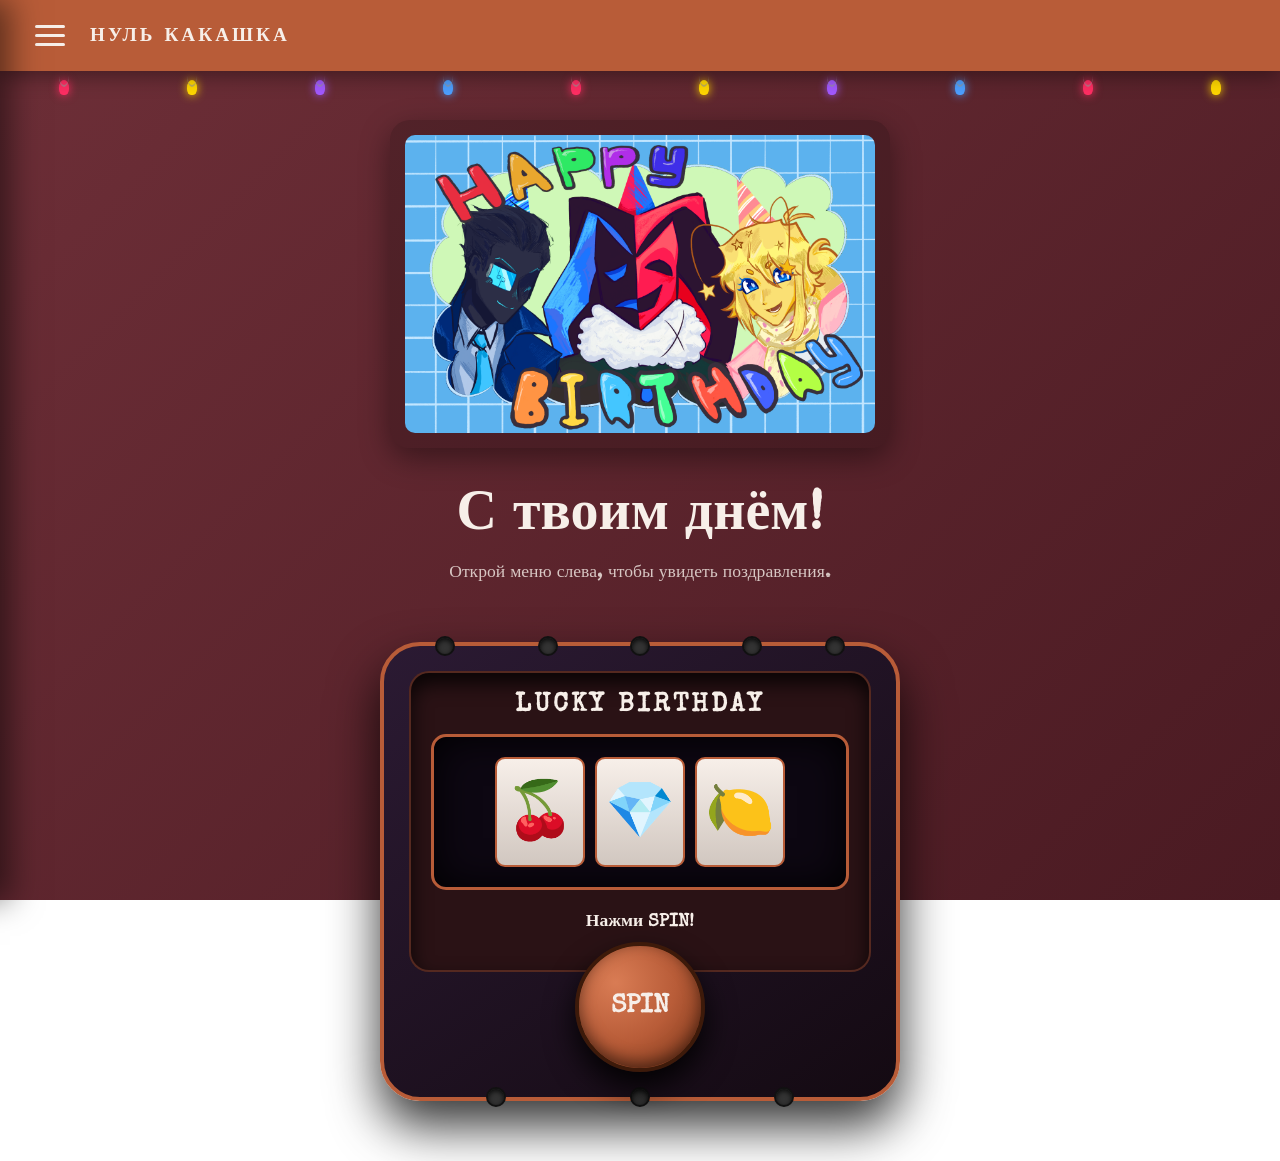
==== commit 65ff7dbd: "Update index.html" ====
--- a/index.html
+++ b/index.html
@@ -4,10 +4,25 @@
     <meta charset="UTF-8">
     <meta name="viewport" content="width=device-width, initial-scale=1.0">
     <title>НУЛЬ КАКАШКА</title>
+    <link rel="icon" href="images/gol.png" type="image/png">
     <link href="https://fonts.googleapis.com/css2?family=Montserrat:wght@400;600;700;900&display=swap" rel="stylesheet">
     <link rel="stylesheet" href="style.css">
 </head>
 <body>
+    <body>
+    <!-- Гирлянда -->
+    <div class="garland">
+        <div class="bulb-garland red"></div>
+        <div class="bulb-garland yellow"></div>
+        <div class="bulb-garland purple"></div>
+        <div class="bulb-garland blue"></div>
+        <div class="bulb-garland red"></div>
+        <div class="bulb-garland yellow"></div>
+        <div class="bulb-garland purple"></div>
+        <div class="bulb-garland blue"></div>
+        <div class="bulb-garland red"></div>
+        <div class="bulb-garland yellow"></div>
+    </div>
     <header class="top-bar">
         <button class="burger" id="burgerBtn"><span></span><span></span><span></span></button>
         <h1 class="site-title">НУЛЬ КАКАШКА</h1>
@@ -17,7 +32,8 @@
         <div class="menu-header"><h2>Меню</h2><button class="close-btn" id="closeBtn">&times;</button></div>
         <ul class="menu-list">
             <li><a href="kordelia.html">Корделия</a></li>
-            <li><a href="sanya.html">Саня и Лори</a></li>
+            <li><a href="sanya.html">Саня</a></li>
+            <li><a href="lori.html">Лори</a></li>
             <li><a href="ginger.html">Ginger</a></li>
             <li><a href="disha.html">Диша</a></li>
             <li><a href="vitelka.html">Вителька</a></li>
--- a/style.css
+++ b/style.css
@@ -70,7 +70,18 @@
 
 /* КАРТОЧКИ С ФОТО */
 .art-gallery { display: flex; flex-wrap: wrap; justify-content: center; gap: 30px; }
-.art-frame { background-color: var(--dark); border-radius: 20px; padding: 15px; width: 100%; max-width: 400px; box-shadow: 0 10px 30px rgba(0, 0, 0, 0.5); border: 1px solid rgba(184, 92, 56, 0.5); }
+.art-frame { 
+    background-color: var(--dark); 
+    border-radius: 20px; 
+    padding: 15px; 
+    width: 100%; 
+    max-width: 400px; 
+    box-shadow: 0 10px 30px rgba(0, 0, 0, 0.5); 
+    border: 1px solid rgba(184, 92, 56, 0.5); 
+    
+    /* ВОТ ТУТ АНИМАЦИЯ ДЛЯ ВСЕЙ РАМКИ */
+    animation: floatImage 6s ease-in-out infinite;
+}
 .art-frame img { width: 100%; height: auto; border-radius: 12px; display: block; object-fit: cover; }
 
 /* Кнопка назад */
@@ -144,3 +155,133 @@
     pointer-events: none; 
     z-index: 99; 
 }
+
+/* Мини-игра */
+#game-area {
+    box-shadow: inset 0 0 30px rgba(0,0,0,0.8);
+}
+#mole {
+    transition: transform 0.1s;
+}
+#mole:active {
+    transform: scale(0.9);
+}
+
+/* Анимации для страницы "От разработчика" */
+@keyframes fadeUp {
+    from {
+        opacity: 0;
+        transform: translateY(40px);
+    }
+    to {
+        opacity: 1;
+        transform: translateY(0);
+    }
+}
+
+.animate-on-scroll {
+    animation: fadeUp 1s ease-out forwards;
+    opacity: 0; /* Изначально скрыто */
+}
+
+/* Плавное покачивание для картинки hb.jpg */
+@keyframes floatImage {
+    0% { transform: translateY(0px) rotate(0deg); }
+    50% { transform: translateY(-10px) rotate(1deg); }
+    100% { transform: translateY(0px) rotate(0deg); }
+}
+
+.me-image-frame img {
+    animation: floatImage 6s ease-in-out infinite; /* Картинка будет плавать */
+}
+
+/* Плавное появление и исчезновение Лин в игре */
+@keyframes popIn {
+    0% { transform: scale(0); opacity: 0; }
+    50% { transform: scale(1.1); }
+    100% { transform: scale(1); opacity: 1; }
+}
+@keyframes popOut {
+    0% { transform: scale(1); opacity: 1; }
+    100% { transform: scale(0); opacity: 0; }
+}
+
+.mole-show {
+    animation: popIn 0.3s cubic-bezier(0.175, 0.885, 0.32, 1.275) forwards;
+}
+
+.mole-hide {
+    animation: popOut 0.2s ease-in forwards;
+}
+
+.art-frame img { 
+    width: 100%; 
+    height: auto; 
+    border-radius: 12px; 
+    display: block; 
+    object-fit: cover; 
+}
+
+@keyframes floatImage {
+    0% { transform: translateY(0px) rotate(0deg); }
+    50% { transform: translateY(-10px) rotate(1deg); }
+    100% { transform: translateY(0px) rotate(0deg); }
+}
+
+.art-frame:nth-child(1) { animation-delay: 0s; }
+.art-frame:nth-child(2) { animation-delay: 1.5s; }
+.art-frame:nth-child(3) { animation-delay: 3s; }
+.art-frame:nth-child(4) { animation-delay: 4.5s; }
+
+/* Гирлянда на главной */
+.garland {
+    display: flex;
+    justify-content: space-around;
+    position: fixed; 
+    top: 70px; /* Чуть ниже шапки */
+    left: 0;
+    width: 100%;
+    z-index: 90; /* Под меню */
+    pointer-events: none; 
+    padding-top: 10px;
+}
+
+.bulb-garland {
+    width: 10px;  /* Сделали лампочки меньше */
+    height: 15px;
+    border-radius: 50% 50% 40% 40%;
+    animation: glowGarland 2s infinite alternate;
+    box-shadow: inset 0 -3px 5px rgba(0,0,0,0.5);
+    position: relative;
+    z-index: 2; /* Лампочка поверх провода */
+}
+
+/* ВОТ ТУТ ДЕЛАЕМ ПРОВИСАЮЩИЙ ПРОВОД */
+.bulb-garland::before {
+    content: '';
+    position: absolute;
+    top: -15px; /* Крепление провода */
+    left: 50%;
+    width: 100%; /* Провод тянется до следующей лампочки */
+    height: 20px; /* Глубина провисания */
+    border-bottom: 2px solid rgba(150, 150, 150, 0.6); /* Тонкий серый провод */
+    border-radius: 0 0 50% 50%; /* Закругляем вниз (дуга) */
+    transform: translateX(-50%);
+    z-index: -1; /* Провод уходит за лампочку */
+}
+
+/* Самая последняя лампочка не тянет провод в пустоту */
+.bulb-garland:last-child::before {
+    display: none; 
+}
+
+/* Цвета лампочек */
+.bulb-garland.red { background: #ff2e63; box-shadow: 0 0 10px #ff2e63; }
+.bulb-garland.yellow { background: #ffd700; box-shadow: 0 0 10px #ffd700; }
+.bulb-garland.purple { background: #a259ff; box-shadow: 0 0 10px #a259ff; }
+.bulb-garland.blue { background: #4d9fff; box-shadow: 0 0 10px #4d9fff; }
+
+@keyframes glowGarland {
+    0% { opacity: 0.6; transform: scale(0.9); }
+    100% { opacity: 1; transform: scale(1.1); }
+}
